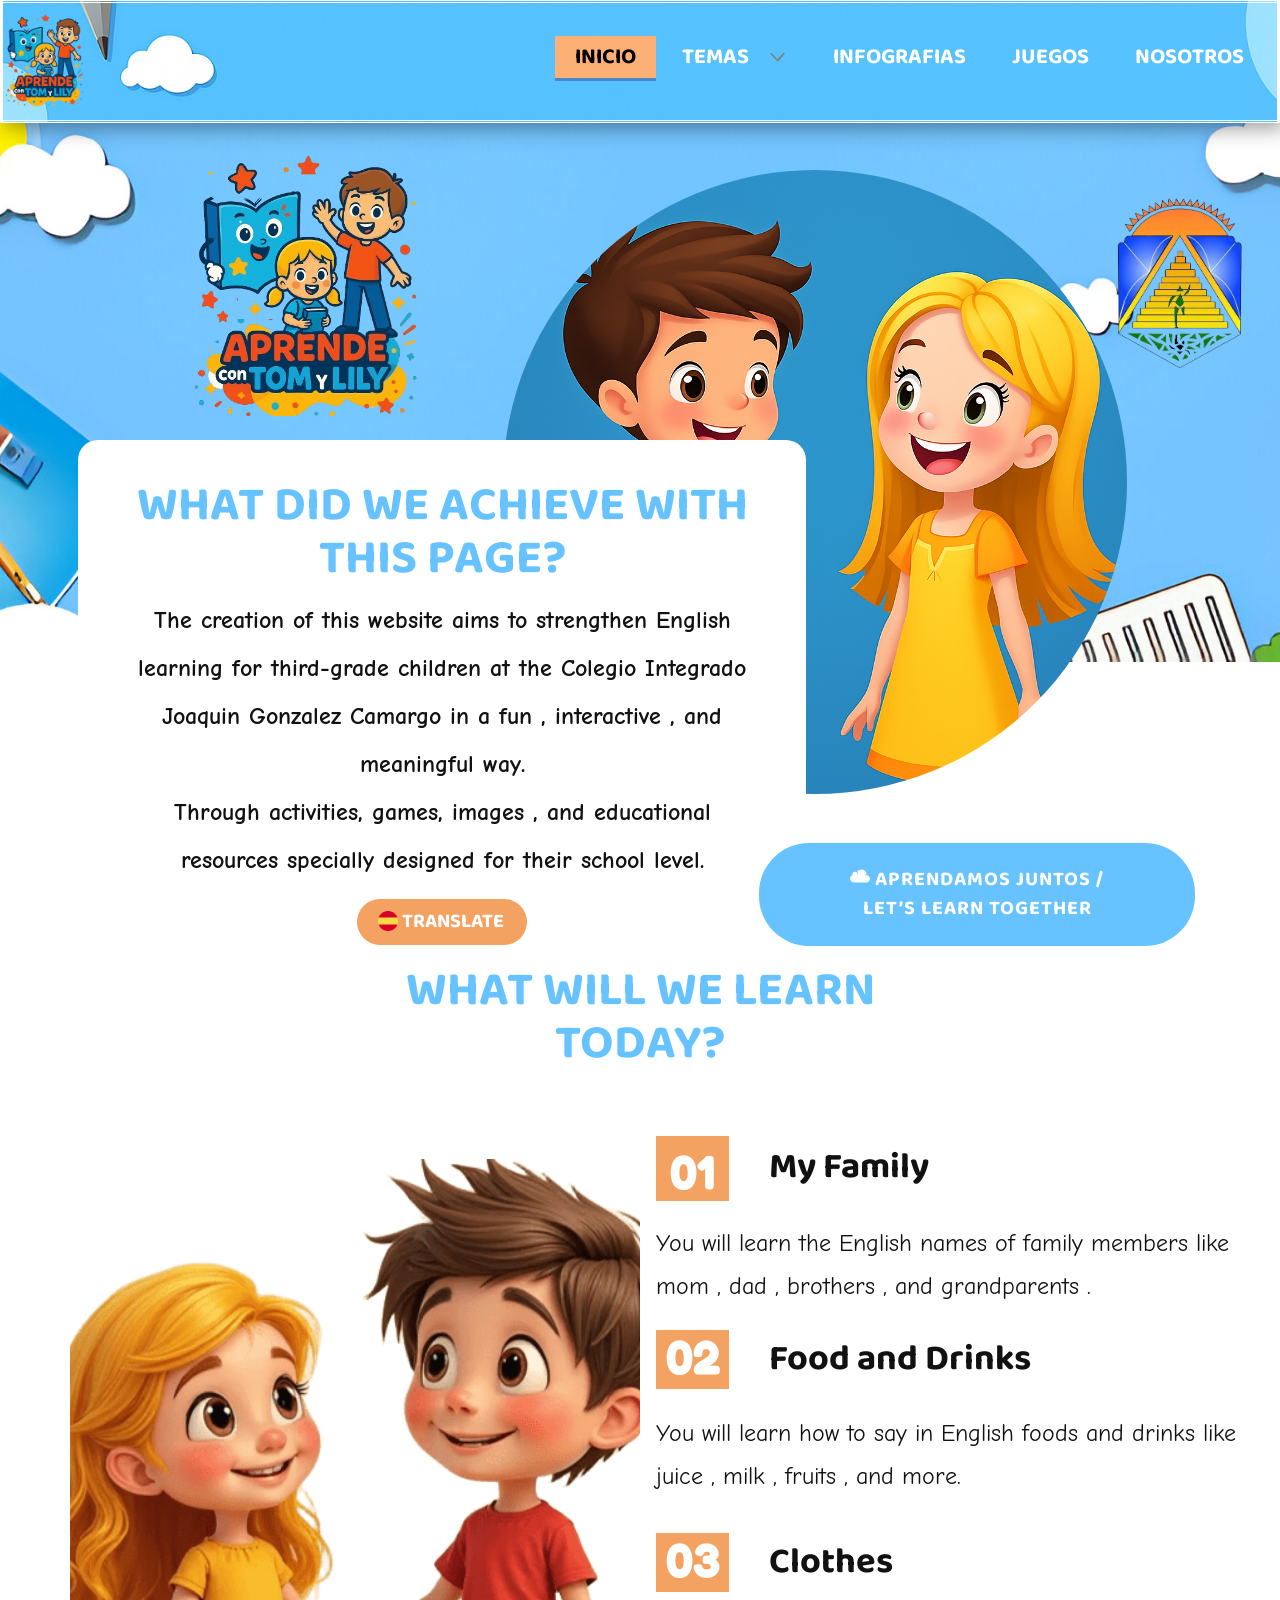
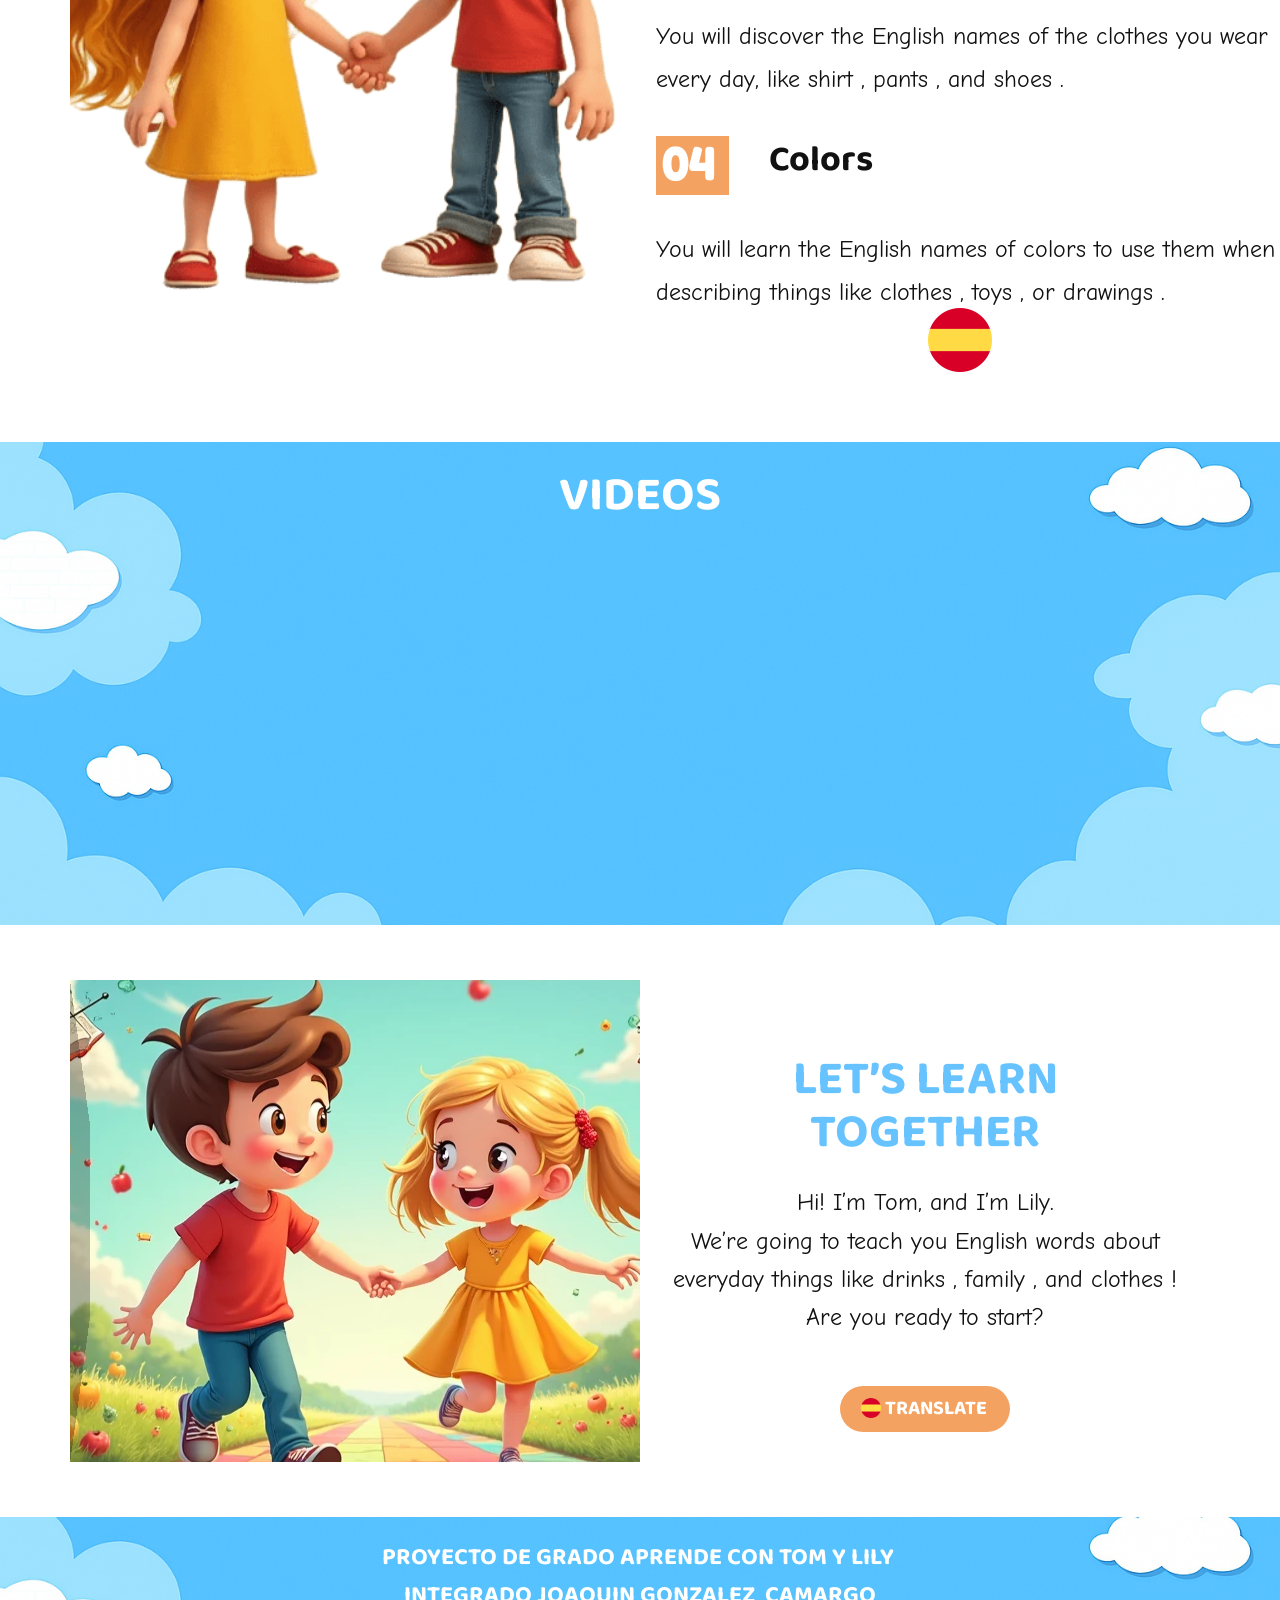
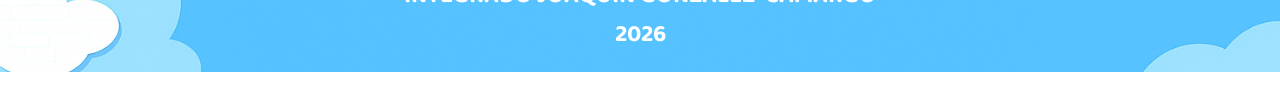
==== index.html @ 3222d50f "proyecto" ====
<!DOCTYPE html>
<html style="font-size: 16px;" lang="es-CO">

<head>
  <meta name="viewport" content="width=device-width, initial-scale=1.0">
  <meta charset="utf-8">
  <meta name="keywords" content="">
  <meta name="description" content="">
  <title>Inicio</title>
  <link rel="stylesheet" href="assets/css/nicepage.css" media="screen">
  <link rel="stylesheet" href="assets/css/index.css" media="screen">
  <link rel="stylesheet" href="assets/css/responsive.css" media="screen">
  <script class="u-script" type="text/javascript" src="assets/js/jquery.js" defer=""></script>
  <script class="u-script" type="text/javascript" src="assets/js/nicepage.js" defer=""></script>









  <link id="u-page-google-font" rel="stylesheet"
    href="https://fonts.googleapis.com/css2?display=swap&amp;family=Baloo+2:wght@400;500;600;700;800&amp;family=Comic+Neue:ital,wght@0,300;0,400;0,700;1,300;1,400;1,700&amp;family=Fredoka:wght@300;400;500;600;700">
  <script type="application/ld+json">{
		"@context": "http://schema.org",
		"@type": "Organization",
		"name": "Tom y Lily 1",
		"url": "/",
		"logo": "images/logo.png"
}</script>
  <meta name="theme-color" content="#478ac9">
  <meta property="og:title" content="Inicio">
  <meta property="og:description" content="">
  <meta property="og:type" content="website">
  <link rel="canonical" href="/">
  <meta data-intl-tel-input-cdn-path="intlTelInput/">
</head>

<body data-home-page="https://tom-y-lily-1-6.nicepage.io/Inicio.html?version=b174aa09-7e13-41a6-55a5-c840bcfb5f16"
  data-home-page-title="Inicio" data-path-to-root="./" data-include-products="false"
  class="u-body u-clearfix u-overlap u-xxl-mode" data-lang="es">
  <header class="u-border-3 u-border-white u-box-shadow u-clearfix u-header u-image u-sticky u-header" id="sec-ee45"
    data-animation-name="" data-animation-duration="0" data-animation-delay="0" data-animation-direction=""><a
      href="index.html#sec-a640" data-page-id="1099517345" class="u-image u-logo u-image-1" data-image-width="408"
      data-image-height="612" data-lang-es="1099517345#sec-a640">
      <img src="images/logo.png" class="u-logo-image u-logo-image-1">
    </a>
    <nav class="u-dropdown-icon u-menu u-menu-dropdown u-offcanvas u-menu-1" role="navigation"
      data-responsive-from="MD">
      <div class="menu-collapse u-custom-font"
        style="font-size: 1.375rem; letter-spacing: 0px; font-family: &quot;Baloo 2&quot;; font-weight: 700; text-transform: uppercase;">
        <a class="u-button-style u-custom-active-border-color u-custom-active-color u-custom-border u-custom-border-color u-custom-borders u-custom-color u-custom-hover-border-color u-custom-hover-color u-custom-left-right-menu-spacing u-custom-padding-bottom u-custom-text-active-color u-custom-text-color u-custom-text-decoration u-custom-text-hover-color u-custom-text-shadow u-custom-text-shadow-blur u-custom-text-shadow-color u-custom-text-shadow-transparency u-custom-text-shadow-x u-custom-text-shadow-y u-custom-top-bottom-menu-spacing u-hamburger-link u-nav-link u-text-active-palette-1-base u-text-hover-palette-2-base u-hamburger-link-1"
          href="#" tabindex="-1" aria-label="Open menu" aria-controls="f4fc">
          <svg class="u-svg-link" viewBox="0 0 24 24">
            <use xlink:href="#menu-hamburger"></use>
          </svg>
          <svg class="u-svg-content" version="1.1" id="menu-hamburger" viewBox="0 0 16 16" x="0px" y="0px"
            xmlns:xlink="http://www.w3.org/1999/xlink" xmlns="http://www.w3.org/2000/svg">
            <g>
              <rect y="1" width="16" height="2"></rect>
              <rect y="7" width="16" height="2"></rect>
              <rect y="13" width="16" height="2"></rect>
            </g>
          </svg>
        </a>
      </div>
      <div class="u-custom-menu u-nav-container">
        <ul class="u-custom-font u-nav u-spacing-2 u-unstyled u-nav-1" role="menubar">
          <li role="none" class="u-nav-item"><a role="menuitem"
              class="u-active-custom-color-5 u-border-3 u-border-active-palette-1-base u-border-hover-palette-1-light-1 u-border-no-left u-border-no-right u-border-no-top u-button-style u-hover-custom-color-8 u-nav-link u-text-active-black u-text-hover-black u-text-white u-nav-link-2"
              href="index.html" data-page-id="1099517345"
              data-lang-es="{&quot;content&quot;:&quot;Inicio&quot;,&quot;href&quot;:&quot;1099517345#sec-a640&quot;}">Inicio</a>
          </li>
          <li role="none" class="u-nav-item"><a role="menuitem"
              class="u-active-custom-color-5 u-border-3 u-border-active-palette-1-base u-border-hover-palette-1-light-1 u-border-no-left u-border-no-right u-border-no-top u-button-style u-hover-custom-color-8 u-nav-link u-text-active-black u-text-hover-black u-text-white u-nav-link-2"
              href="#" data-lang-es="{&quot;content&quot;:&quot;Temas&quot;,&quot;href&quot;:&quot;#&quot;}">Temas</a>
            <div class="u-nav-popup">
              <ul role="menu" class="u-border-1 u-border-grey-30 u-h-spacing-16 u-nav u-unstyled u-v-spacing-10 u-nav-2"
                aria-label="Temas menu">
                <li role="none" class="u-nav-item"><a role="menuitem"
                    class="u-active-custom-color-5 u-button-style u-hover-custom-color-5 u-nav-link u-text-active-palette-1-dark-2 u-text-black u-text-hover-white u-white"
                    href="My-family.html"
                    data-lang-es="{&quot;content&quot;:&quot;My Family&quot;,&quot;href&quot;:&quot;/My-family.html&quot;}">My
                    Family</a>
                </li>
                <li role="none" class="u-nav-item"><a role="menuitem"
                    class="u-active-custom-color-5 u-button-style u-hover-custom-color-5 u-nav-link u-text-active-palette-1-dark-2 u-text-black u-text-hover-white u-white"
                    href="Food-And-Drinks.html" data-lang-es="{&quot;content&quot;:&quot;Food and Drinks&quot;}">Food
                    and Drinks</a>
                </li>
                <li role="none" class="u-nav-item"><a role="menuitem"
                    class="u-active-custom-color-5 u-button-style u-hover-custom-color-5 u-nav-link u-text-active-palette-1-dark-2 u-text-black u-text-hover-white u-white"
                    href="Clothes.html" data-lang-es="{&quot;content&quot;:&quot;Clothes&quot;}">Clothes</a>
                </li>
              </ul>
            </div>
          </li>
          <li role="none" class="u-nav-item"><a role="menuitem"
              class="u-active-custom-color-5 u-border-3 u-border-active-palette-1-base u-border-hover-palette-1-light-1 u-border-no-left u-border-no-right u-border-no-top u-button-style u-hover-custom-color-8 u-nav-link u-text-active-black u-text-hover-black u-text-white u-nav-link-2"
              href="Infografias.html"
              data-lang-es="{&quot;content&quot;:&quot;Infografias&quot;,&quot;href&quot;:&quot;/Infografias.html&quot;}">Infografias</a>
          </li>
          <li role="none" class="u-nav-item"><a role="menuitem"
              class="u-active-custom-color-5 u-border-3 u-border-active-palette-1-base u-border-hover-palette-1-light-1 u-border-no-left u-border-no-right u-border-no-top u-button-style u-hover-custom-color-8 u-nav-link u-text-active-black u-text-hover-black u-text-white u-nav-link-2"
              href="juegos.html"
              data-lang-es="{&quot;content&quot;:&quot;Juegos&quot;,&quot;href&quot;:&quot;#&quot;}">Juegos</a>
          </li>
          <li role="none" class="u-nav-item"><a role="menuitem"
              class="u-active-custom-color-5 u-border-3 u-border-active-palette-1-base u-border-hover-palette-1-light-1 u-border-no-left u-border-no-right u-border-no-top u-button-style u-hover-custom-color-8 u-nav-link u-text-active-black u-text-hover-black u-text-white u-nav-link-2"
              href="Nosotros.html"
              data-lang-es="{&quot;content&quot;:&quot;Nosotros&quot;,&quot;href&quot;:&quot;/Nosotros.html&quot;}">Nosotros</a>
          </li>
        </ul>
      </div>
      <div class="u-custom-menu u-nav-container-collapse" id="f4fc" role="region" aria-label="Menu panel">
        <div class="u-black u-container-style u-inner-container-layout u-opacity u-opacity-95 u-sidenav">
          <div class="u-inner-container-layout u-sidenav-overflow">
            <div class="u-menu-close" tabindex="-1" aria-label="Close menu"></div>
            <ul class="u-align-center u-nav u-popupmenu-items u-unstyled u-nav-3" role="menubar">
              <li role="none" class="u-nav-item"><a role="menuitem" class="u-button-style u-nav-link" href="index.html#sec-a640"
                  data-page-id="1099517345"
                  data-lang-es="{&quot;content&quot;:&quot;Inicio&quot;,&quot;href&quot;:&quot;1099517345#sec-a640&quot;}">Inicio</a>
              </li>
              <li role="none" class="u-nav-item"><a role="menuitem" class="u-button-style u-nav-link" href="#"
                  data-lang-es="{&quot;content&quot;:&quot;Temas&quot;,&quot;href&quot;:&quot;#&quot;}">Temas</a>
                <div class="u-nav-popup">
                  <ul role="menu"
                    class="u-border-1 u-border-grey-30 u-h-spacing-16 u-nav u-unstyled u-v-spacing-10 u-nav-4"
                    aria-label="Temas menu">
                    <li role="none" class="u-nav-item"><a role="menuitem" class="u-button-style u-nav-link"
                        href="My-family.html"
                        data-lang-es="{&quot;content&quot;:&quot;My Family&quot;,&quot;href&quot;:&quot;/My-family.html&quot;}">My
                        Family</a>
                    </li>
                    <li role="none" class="u-nav-item"><a role="menuitem" class="u-button-style u-nav-link"
                        href="Food-And-Drinks.html"
                        data-lang-es="{&quot;content&quot;:&quot;Food and Drinks&quot;}">Food and Drinks</a>
                    </li>
                    <li role="none" class="u-nav-item"><a role="menuitem" class="u-button-style u-nav-link"
                        href="Clothes.html" data-lang-es="{&quot;content&quot;:&quot;Clothes&quot;}">Clothes</a>
                    </li>
                  </ul>
                </div>
              </li>
              <li role="none" class="u-nav-item"><a role="menuitem" class="u-button-style u-nav-link"
                  href="Infografias.html"
                  data-lang-es="{&quot;content&quot;:&quot;Infografias&quot;,&quot;href&quot;:&quot;/Infografias.html&quot;}">Infografias</a>
              </li>
              <li role="none" class="u-nav-item"><a role="menuitem" class="u-button-style u-nav-link" href="juegos.html"
                  data-lang-es="{&quot;content&quot;:&quot;Juegos&quot;,&quot;href&quot;:&quot;#&quot;}">Juegos</a>
              </li>
              <li role="none" class="u-nav-item"><a role="menuitem" class="u-button-style u-nav-link"
                  href="Nosotros.html"
                  data-lang-es="{&quot;content&quot;:&quot;Nosotros&quot;,&quot;href&quot;:&quot;/Nosotros.html&quot;}">Nosotros</a>
              </li>
            </ul>
          </div>
        </div>
        <div class="u-black u-menu-overlay u-opacity u-opacity-70"></div>
      </div>
      <style class="menu-style">
        @media (max-width: 939px) {
          [data-responsive-from="MD"] .u-nav-container {
            display: none;
          }

          [data-responsive-from="MD"] .menu-collapse {
            display: block;
          }
        }
      </style>
    </nav>
    <style class="u-sticky-style" data-style-id="108c">
      .u-sticky-fixed.u-sticky-108c,
      .u-body.u-sticky-fixed .u-sticky-108c {
        box-shadow: 0px 2px 8px 0px rgba(128, 128, 128, 1) !important
      }

      .u-sticky-fixed.u-sticky-108c:before,
      .u-body.u-sticky-fixed .u-sticky-108c:before {
        borders: top right bottom left !important;
        border-style: double !important
      }
    </style>
  </header>
  <section class="u-clearfix u-section-1" id="sec-a640">
    <div class="u-container-style u-expanded-width u-gradient u-group u-image u-shape-rectangle u-image-1">
      <div class="u-container-layout u-container-layout-1">
        <img class="u-image u-image-default u-image-2" src="images/logo.png" alt="" data-image-width="408"
          data-image-height="612">
        <div class="u-align-left u-image u-image-circle u-preserve-proportions u-image-3" data-image-width="1024"
          data-image-height="1536"></div>
        <div
          class="u-align-left u-container-align-left u-container-align-left-xl u-container-align-left-xxl u-container-style u-group u-radius-20 u-shape-round u-white u-group-2">
          <div class="u-container-layout u-container-layout-2">
            <h2 class="u-align-center u-custom-font u-text u-text-color-var u-text-1"> WHAT DID WE ACHIEVE WITH THIS
              PAGE?</h2>
            <p class="u-align-center u-custom-font u-text u-text-2">  The creation of this website aims to strengthen
              English learning for third-grade children at the Colegio Integrado Joaquin Gonzalez Camargo  in a fun
              , interactive , and meaningful  way.<br>  Through activities, games, images , and educational
              resources specially designed for their school level.
            </p>
            <a href="#sec-745e"
              class="u-border-none u-btn u-btn-round u-button-style u-custom-color-2 u-custom-font u-dialog-link u-hover-custom-color-3 u-radius u-btn-1"><span
                class="u-file-icon u-icon"><img src="images/197593.png" alt=""></span>&nbsp;TRANSLATE
            </a>
          </div>
        </div>
        <img class="u-image u-image-contain u-image-default u-preserve-proportions u-image-4"
          src="images/LOGOINTEGRADOJGC.png" alt="" data-image-width="447" data-image-height="447">
      </div>
    </div>
    <a href="./#sec-43c8" data-page-id="1099517345"
      class="u-active-custom-color-5 u-btn u-btn-round u-button-style u-custom-color-3 u-custom-font u-hover-custom-color-4 u-radius u-btn-2"><span
        class="u-icon"><svg class="u-svg-content" viewBox="0 0 56 56" x="0px" y="0px" style="width: 1em; height: 1em;">
          <path d="M25,46H10.845C4.865,46,0,41.135,0,35.154C0,31,2.705,26.688,6.433,24.901L7,24.63V24c0-0.127,0.008-0.256,0.015-0.386
	l0.009-0.16l-0.012-0.21C7.006,23.163,7,23.082,7,23c0-3.859,3.141-7,7-7c0.309,0,0.614,0.027,0.917,0.067
	c0.078,0.01,0.156,0.023,0.233,0.036c0.267,0.044,0.53,0.102,0.789,0.177c0.035,0.01,0.071,0.017,0.106,0.027
	c0.285,0.087,0.563,0.197,0.835,0.321c0.071,0.032,0.14,0.067,0.21,0.101c0.24,0.119,0.475,0.249,0.702,0.396
	C19.719,18.373,21,20.538,21,23c0,0.553,0.447,1,1,1s1-0.447,1-1c0-2.754-1.246-5.219-3.2-6.871C22.667,12.379,27.388,10,32.085,10
	c7.745,0,14.177,6.135,14.848,13.888c-1.022-0.072-2.552-0.109-4.083,0.124c-0.546,0.083-0.921,0.593-0.838,1.139
	c0.075,0.495,0.501,0.85,0.987,0.85c0.05,0,0.101-0.004,0.151-0.012c2.227-0.337,4.548-0.021,4.684-0.002
	C52.49,26.872,56,31.161,56,35.972C56,41.501,51.501,46,45.972,46H33H25z"></path>
        </svg></span>&nbsp;APRENDAMOS JUNTOS /<br>Let’s learn together
    </a>
  </section>
  <section
    class="u-align-center u-clearfix u-container-align-center u-container-align-center-lg u-container-align-center-md u-container-align-center-xl u-container-align-center-xxl u-valign-middle-lg u-section-2"
    id="sec-66f4">
    <div class="data-layout-selected u-clearfix u-expanded-width u-gutter-0 u-layout-wrap u-layout-wrap-1">
      <div class="u-layout">
        <div class="u-layout-row">
          <div
            class="u-align-center u-container-align-center u-container-align-center-lg u-container-align-center-md u-container-align-center-xl u-container-align-center-xxl u-container-style u-layout-cell u-size-30 u-layout-cell-1">
            <div class="u-container-layout u-container-layout-1">
              <img class="custom-expanded u-image u-image-1" src="images/saludo1.png" data-image-width="1024"
                data-image-height="592">
            </div>
          </div>
          <div class="u-container-style u-layout-cell u-size-30 u-layout-cell-2">
            <div class="u-container-layout u-valign-bottom-md u-container-layout-2">
              <div class="u-align-center u-color-var u-container-align-center u-container-style u-group u-group-1"
                data-animation-name="rollIn" data-animation-duration="2000" data-animation-direction="">
                <div class="u-container-layout u-valign-middle-md u-valign-middle-xl u-valign-middle-xs">
                  <h2 class="u-custom-font u-text u-text-default u-text-white u-text-1">01</h2>
                </div>
              </div>
              <h2
                class="u-align-center-xs u-align-left-lg u-align-left-md u-align-left-sm u-align-left-xl u-align-left-xxl u-custom-font u-text u-text-2">
                 My Family</h2>
              <p
                class="u-align-center-xs u-align-left-lg u-align-left-md u-align-left-sm u-align-left-xl u-align-left-xxl u-custom-font u-text u-text-3">
                You will learn the English names of family members like mom , dad , brothers , and grandparents
                .</p>
              <div class="u-align-center u-color-var u-container-align-center u-container-style u-group u-group-2"
                data-animation-name="rollIn" data-animation-duration="2000" data-animation-direction="">
                <div class="u-container-layout">
                  <h2 class="u-custom-font u-text u-text-default u-text-white u-text-4">02</h2>
                </div>
              </div>
              <h2
                class="u-align-center-xs u-align-left-lg u-align-left-md u-align-left-sm u-align-left-xl u-align-left-xxl u-custom-font u-text u-text-5">
                 Food and Drinks</h2>
              <p
                class="u-align-center-xs u-align-left-lg u-align-left-md u-align-left-sm u-align-left-xl u-align-left-xxl u-custom-font u-text u-text-6">
                You will learn how to say in English foods and drinks like juice , milk , fruits , and more.</p>
              <div class="u-align-center u-color-var u-container-align-center u-container-style u-group u-group-3"
                data-animation-name="rollIn" data-animation-duration="2000" data-animation-direction="">
                <div class="u-container-layout">
                  <h2 class="u-custom-font u-text u-text-body-alt-color u-text-default u-text-7">03</h2>
                </div>
              </div>
              <h2
                class="u-align-center-xs u-align-left-lg u-align-left-md u-align-left-sm u-align-left-xl u-align-left-xxl u-custom-font u-text u-text-8">
                 Clothes</h2>
              <p
                class="u-align-center-xs u-align-left-lg u-align-left-md u-align-left-sm u-align-left-xl u-align-left-xxl u-custom-font u-text u-text-9">
                You will discover the English names of the clothes you wear every day, like shirt , pants , and
                shoes .</p>
              <div class="u-align-center u-color-var u-container-align-center u-container-style u-group u-group-4"
                data-animation-name="rollIn" data-animation-duration="2000" data-animation-direction="">
                <div class="u-container-layout">
                  <h2 class="u-custom-font u-text u-text-body-alt-color u-text-default u-text-10">04</h2>
                </div>
              </div>
              <h2
                class="u-align-center-xs u-align-left-lg u-align-left-md u-align-left-sm u-align-left-xl u-align-left-xxl u-custom-font u-text u-text-11">
                 Colors</h2>
              <p
                class="u-align-center-xs u-align-left-lg u-align-left-md u-align-left-sm u-align-left-xl u-align-left-xxl u-custom-font u-text u-text-12">
                You will learn the English names of colors to use them when describing things like clothes , toys ,
                or drawings .</p><span class="u-dialog-link u-file-icon u-icon u-icon-1" data-href="#sec-e531"><img
                  src="images/197593.png" alt=""></span>
            </div>
          </div>
        </div>
      </div>
    </div>
    <h2 class="u-custom-font u-text u-text-custom-color-3 u-text-13"> WHAT WILL WE LEARN TODAY?</h2>
  </section>
  <section class="u-clearfix u-gradient u-image u-section-3" id="sec-b25d">
    <div class="u-clearfix u-sheet u-valign-middle-md u-valign-middle-xs u-sheet-1">
      <h2 class="u-custom-font u-text u-text-default u-text-white u-text-1"> VIDEOS</h2>
      <div
        class="data-layout-selected u-clearfix u-expanded-width-lg u-expanded-width-md u-expanded-width-sm u-expanded-width-xs u-gutter-30 u-layout-wrap u-layout-wrap-1">
        <div class="u-layout">
          <div class="u-layout-row">
            <div
              class="u-align-left u-container-align-left u-container-style u-layout-cell u-left-cell u-size-30 u-layout-cell-1">
              <div class="u-container-layout u-container-layout-1">
                <div class="u-align-left u-expanded u-video u-video-contain">
                  <div class="embed-responsive embed-responsive-1">
                    <iframe style="position: absolute;top: 0;left: 0;width: 100%;height: 100%;"
                      class="embed-responsive-item"
                      src="https://www.youtube-nocookie.com/embed/5IUhK5jGN5E?controls=1&amp;rel=0&amp;modestbranding=1"
                      title="Video educativo 1" frameborder="0"
                      allow="accelerometer; autoplay; clipboard-write; encrypted-media; gyroscope; picture-in-picture; web-share"
                      referrerpolicy="strict-origin-when-cross-origin" allowfullscreen></iframe>
                  </div>
                </div>
              </div>
            </div>
            <div class="u-align-left u-container-align-left u-container-style u-layout-cell u-size-30 u-layout-cell-2">
              <div class="u-container-layout u-container-layout-2">
                <div class="u-align-left u-expanded u-video u-video-contain">
                  <div class="embed-responsive embed-responsive-2">
                    <iframe style="position: absolute;top: 0;left: 0;width: 100%;height: 100%;"
                      class="embed-responsive-item"
                      src="https://www.youtube-nocookie.com/embed/GWElwZGZaLo?controls=1&amp;rel=0&amp;modestbranding=1"
                      title="Video educativo 2" frameborder="0"
                      allow="accelerometer; autoplay; clipboard-write; encrypted-media; gyroscope; picture-in-picture; web-share"
                      referrerpolicy="strict-origin-when-cross-origin" allowfullscreen></iframe>
                  </div>
                </div>
              </div>
            </div>
          </div>
        </div>
      </div>
    </div>
  </section>
  <section class="u-clearfix u-section-4" id="sec-43c8">
    <div
      class="u-clearfix u-sheet u-valign-bottom-md u-valign-middle-lg u-valign-middle-xl u-valign-middle-xxl u-sheet-1">
      <div
        class="data-layout-selected u-clearfix u-expanded-width-lg u-expanded-width-md u-expanded-width-sm u-expanded-width-xl u-expanded-width-xs u-layout-wrap u-layout-wrap-1">
        <div class="u-layout">
          <div class="u-layout-row">
            <div
              class="u-container-align-center u-container-style u-effect-wobble-left u-hover-box u-layout-cell u-size-30 u-layout-cell-1"
              data-image-width="1024" data-image-height="1024">
              <div class="u-background-effect u-expanded">
                <div class="u-background-effect-image u-expanded u-image u-image-1" data-image-width="1024"
                  data-image-height="1024"></div>
              </div>
              <div class="u-back-slide u-container-layout u-valign-middle u-container-layout-1" data-image-width="1024"
                data-image-height="592"></div>
              <div class="u-black u-container-layout u-opacity u-opacity-25 u-over-slide u-container-layout-2"></div>
            </div>
            <div
              class="u-align-center u-container-align-center u-container-style u-layout-cell u-size-30 u-layout-cell-2">
              <div class="u-container-layout u-container-layout-3">
                <h2 class="u-custom-font u-text u-text-custom-color-3 u-text-1"> LET’S LEARN TOGETHER</h2>
                <p class="u-custom-font u-text u-text-2">  Hi! I’m Tom, and I’m Lily.<br>  We’re going to teach you
                  English words about everyday things like drinks , family , and clothes !<br>  Are you
                  ready to start?
                </p>
                <a href="#sec-d0b3"
                  class="u-border-none u-btn u-btn-round u-button-style u-custom-color-2 u-custom-font u-dialog-link u-hover-custom-color-3 u-radius u-btn-1"><span
                    class="u-file-icon u-icon"><img src="images/197593.png" alt=""></span>&nbsp;TRANSLATE
                </a>
              </div>
            </div>
          </div>
        </div>
      </div>
    </div>
  </section>
  <style class="u-overlap-style">
    .u-overlap:not(.u-sticky-scroll) .u-header {
      background-color: #ffffff !important
    }
  </style>








  <footer class="u-align-center u-clearfix u-container-align-center u-footer u-image u-footer" id="sec-370e">
    <div class="u-clearfix u-sheet u-valign-middle-lg u-valign-middle-sm u-valign-middle-xs u-sheet-1">
      <p class="u-custom-font u-small-text u-text u-text-body-alt-color u-text-variant u-text-1"
        data-lang-es="PROYECTO DE GRADO APRENDE CON TOM Y LILY&amp;nbsp;&lt;br&gt;COLEGIO INTEGRADO JOAQUIN GONZALEZ CAMARGO&lt;br&gt;2025&lt;br&gt;&lt;br&gt;">
        PROYECTO DE GRADO APRENDE CON TOM Y LILY&nbsp;<br>INTEGRADO JOAQUIN GONZALEZ&nbsp; CAMARGO<br>2026<br>
        <br>
      </p>
    </div>
  </footer><span
    style="height: 64px; width: 64px; margin-left: 0px; margin-right: auto; margin-top: 0px; background-image: none; right: 20px; bottom: 20px; padding: 15px"
    class="u-back-to-top u-border-2 u-border-custom-color-3 u-custom-color-2 u-icon u-icon-circle u-opacity u-opacity-85"
    data-href="#"><svg class="u-svg-link" preserveAspectRatio="xMidYMin slice" viewBox="0 0 551.13 551.13">
      <use xmlns:xlink="http://www.w3.org/1999/xlink" xlink:href="#svg-1d98"></use>
    </svg><svg class="u-svg-content" enable-background="new 0 0 551.13 551.13" viewBox="0 0 551.13 551.13"
      xmlns="http://www.w3.org/2000/svg" id="svg-1d98">
      <path d="m275.565 189.451 223.897 223.897h51.668l-275.565-275.565-275.565 275.565h51.668z"></path>
    </svg></span>
  <section
    class="u-align-center u-black u-clearfix u-container-align-center u-container-style u-dialog-block u-opacity u-opacity-70 u-valign-middle-lg u-valign-middle-md u-valign-middle-sm u-valign-middle-xl u-valign-middle-xs u-dialog-section-14"
    id="sec-745e">
    <div class="u-align-center u-container-align-center u-container-style u-dialog u-white u-dialog-1">
      <div
        class="u-container-layout u-valign-top-lg u-valign-top-md u-valign-top-sm u-valign-top-xl u-valign-top-xs u-container-layout-1">
        <img alt="" class="u-expanded-width u-image u-image-default u-image-1" data-image-width="1024"
          data-image-height="1024" src="images/tomiii.jpg">
        <h3 class="u-custom-font u-text u-text-custom-color-3 u-text-default u-text-1"> ¿QUÉ LOGRAMOS CON ESTA PÁGINA?
        </h3>
        <p class="u-align-center u-custom-font u-text u-text-2">  La creación de esta página web tiene como fin
          fortalecer el aprendizaje del inglés en los niños de tercer grado del Colegio Integrado Joaquin Gonzalez
          Camargo  de una forma divertida , interactiva  y significativa .<br>  A través de actividades,
          juegos, imágenes  y recursos educativos diseñados especialmente para su nivel escolar.
        </p>
      </div>
      <button
        class="u-border-2 u-border-custom-color-1 u-dialog-close-button u-icon u-icon-circle u-text-black u-icon-1"><svg
          class="u-svg-link" preserveAspectRatio="xMidYMin slice" viewBox="0 0 16 16" style="">
          <use xmlns:xlink="http://www.w3.org/1999/xlink" xlink:href="#svg-6e8b"></use>
        </svg><svg xmlns="http://www.w3.org/2000/svg" xmlns:xlink="http://www.w3.org/1999/xlink" version="1.1"
          xml:space="preserve" class="u-svg-content" viewBox="0 0 16 16" x="0px" y="0px" id="svg-6e8b">
          <rect x="7" y="0" transform="matrix(0.7071 -0.7071 0.7071 0.7071 -3.3138 8.0002)" width="2" height="16">
          </rect>
          <rect x="0" y="7" transform="matrix(0.7071 -0.7071 0.7071 0.7071 -3.3138 8.0002)" width="16" height="2">
          </rect>
        </svg></button>
    </div>
  </section>
  <style>
    .u-dialog-section-14 .u-dialog-1 {
      width: 572px;
      min-height: 534px;
      height: auto;
      margin: 132px auto 60px;
    }

    .u-dialog-section-14 .u-container-layout-1 {
      padding: 0 0 18px;
    }

    .u-dialog-section-14 .u-image-1 {
      height: 214px;
      margin-top: 0;
      margin-bottom: 0;
      object-position: 50% 54%;
    }

    .u-dialog-section-14 .u-text-1 {
      font-weight: 700;
      margin: 19px auto 0;
    }

    .u-dialog-section-14 .u-text-2 {
      font-size: 1.25rem;
      margin: 0 9px;
    }

    .u-dialog-section-14 .u-icon-1 {
      width: 31px;
      height: 31px;
      background-image: none;
      left: auto;
      top: 20px;
      position: absolute;
      right: 20px;
      padding: 7px;
    }

    @media (max-width: 1399px) {
      .u-dialog-section-14 .u-dialog-1 {
        width: 572px;
      }

      .u-dialog-section-14 .u-image-1 {
        height: 193px;
      }

      .u-dialog-section-14 .u-text-2 {
        margin-top: 0;
      }
    }

    @media (max-width: 1199px) {
      .u-dialog-section-14 .u-image-1 {
        height: 214px;
      }
    }

    @media (max-width: 991px) {
      .u-dialog-section-14 .u-container-layout-1 {
        padding-top: 70px;
      }
    }

    @media (max-width: 767px) {
      .u-dialog-section-14 .u-dialog-1 {
        width: 540px;
        min-height: 514px;
      }

      .u-dialog-section-14 .u-container-layout-1 {
        padding-top: 65px;
        padding-left: 30px;
        padding-right: 30px;
      }

      .u-dialog-section-14 .u-text-2 {
        margin-left: 0;
        margin-right: 0;
        font-size: 1.1111111111111112rem;
      }
    }

    @media (max-width: 575px) {
      .u-dialog-section-14 .u-dialog-1 {
        width: 340px;
        min-height: 503px;
      }

      .u-dialog-section-14 .u-container-layout-1 {
        padding-left: 25px;
        padding-right: 25px;
      }
    }
  </style>
  <section
    class="u-align-center u-black u-clearfix u-container-align-center u-container-style u-dialog-block u-opacity u-opacity-70 u-valign-middle-lg u-valign-middle-md u-valign-middle-sm u-valign-middle-xl u-valign-middle-xs u-dialog-section-15"
    id="sec-e531">
    <div class="u-align-center u-container-align-center u-container-style u-dialog u-white u-dialog-1">
      <div
        class="u-container-layout u-valign-bottom-xxl u-valign-top-lg u-valign-top-md u-valign-top-sm u-valign-top-xl u-valign-top-xs u-container-layout-1">
        <img alt="" class="u-expanded-width u-image u-image-default u-image-1" data-image-width="1024"
          data-image-height="592" src="images/saludo1.png">
        <h3 class="u-custom-font u-text u-text-custom-color-3 u-text-default u-text-1"> ¿QUÉ APRENDEREMOS HOY?</h3>
        <p class="u-align-center u-custom-font u-text u-text-2"><span style="font-weight: 700;">  Mi
            Familia</span>
          <br> Aprenderás los nombres en inglés de los miembros de la familia como mamá , papá , hermanos  y
          abuelos .<br>
          <br><span style="font-weight: 700;">&nbsp; Food and Drinks / Comida y Bebidas</span>
          <br> Conocerás cómo se dicen en inglés alimentos y bebidas como jugo , leche , frutas  y
          más.&nbsp;<br>
          <br><span style="font-weight: 700;"> Clothes / Ropa</span>
          <br> Descubrirás los nombres en inglés de la ropa que usas cada día como camisa , pantalón  y zapatos
          .<br>&nbsp;<span style="font-weight: 700;"> Colors / Colores</span>
          <br>
          <br>&nbsp;Aprenderás los colores en inglés para usarlos al describir cosas como ropa , juguetes  o dibujos
          .&nbsp;
        </p>
      </div>
      <button
        class="u-border-2 u-border-custom-color-1 u-dialog-close-button u-icon u-icon-circle u-text-black u-icon-1"><svg
          class="u-svg-link" preserveAspectRatio="xMidYMin slice" viewBox="0 0 16 16" style="">
          <use xmlns:xlink="http://www.w3.org/1999/xlink" xlink:href="#svg-6e8b"></use>
        </svg><svg xmlns="http://www.w3.org/2000/svg" xmlns:xlink="http://www.w3.org/1999/xlink" version="1.1"
          xml:space="preserve" class="u-svg-content" viewBox="0 0 16 16" x="0px" y="0px" id="svg-6e8b">
          <rect x="7" y="0" transform="matrix(0.7071 -0.7071 0.7071 0.7071 -3.3138 8.0002)" width="2" height="16">
          </rect>
          <rect x="0" y="7" transform="matrix(0.7071 -0.7071 0.7071 0.7071 -3.3138 8.0002)" width="16" height="2">
          </rect>
        </svg></button>
    </div>
  </section>
  <style>
    .u-dialog-section-15 .u-dialog-1 {
      width: 523px;
      min-height: 691px;
      height: auto;
      margin: 132px auto 60px;
    }

    .u-dialog-section-15 .u-container-layout-1 {
      padding: 0;
    }

    .u-dialog-section-15 .u-image-1 {
      height: 167px;
      margin-top: 0;
      margin-bottom: 0;
      object-position: 50% 17.35%;
    }

    .u-dialog-section-15 .u-text-1 {
      font-weight: 700;
      margin: 9px 31px 0;
    }

    .u-dialog-section-15 .u-text-2 {
      font-size: 1.25rem;
      margin: 1px 9px 0;
    }

    .u-dialog-section-15 .u-icon-1 {
      width: 31px;
      height: 31px;
      background-image: none;
      left: auto;
      top: 20px;
      position: absolute;
      right: 20px;
      padding: 7px;
    }

    @media (max-width: 1399px) {
      .u-dialog-section-15 .u-image-1 {
        height: 193px;
      }

      .u-dialog-section-15 .u-text-1 {
        margin-left: 31px;
        margin-right: 31px;
      }

      .u-dialog-section-15 .u-text-2 {
        margin-left: 9px;
        margin-right: 9px;
      }
    }

    @media (max-width: 1199px) {
      .u-dialog-section-15 .u-image-1 {
        height: 167px;
      }
    }

    @media (max-width: 991px) {
      .u-dialog-section-15 .u-container-layout-1 {
        padding-top: 70px;
      }
    }

    @media (max-width: 767px) {
      .u-dialog-section-15 .u-dialog-1 {
        min-height: 514px;
      }

      .u-dialog-section-15 .u-container-layout-1 {
        padding-top: 65px;
        padding-left: 30px;
        padding-right: 30px;
      }

      .u-dialog-section-15 .u-text-2 {
        font-size: 1.1111111111111112rem;
      }
    }

    @media (max-width: 575px) {
      .u-dialog-section-15 .u-dialog-1 {
        width: 340px;
        min-height: 503px;
      }

      .u-dialog-section-15 .u-container-layout-1 {
        padding-left: 25px;
        padding-right: 25px;
      }

      .u-dialog-section-15 .u-text-2 {
        margin-left: 0;
        margin-right: 0;
      }
    }
  </style>
  <section
    class="u-align-center u-black u-clearfix u-container-align-center u-container-style u-dialog-block u-opacity u-opacity-70 u-valign-middle-lg u-valign-middle-md u-valign-middle-sm u-valign-middle-xl u-valign-middle-xs u-dialog-section-16"
    id="sec-d0b3">
    <div class="u-align-center u-container-style u-dialog u-white u-dialog-1">
      <div
        class="u-container-layout u-valign-top-lg u-valign-top-md u-valign-top-sm u-valign-top-xl u-valign-top-xs u-container-layout-1">
        <img alt="" class="u-expanded-width u-image u-image-default u-image-1" data-image-width="1024"
          data-image-height="592" src="images/princi.png">
        <h3 class="u-custom-font u-text u-text-custom-color-3 u-text-default u-text-1"> APRENDAMOS JUNTOS</h3>
        <p class="u-align-center u-custom-font u-text u-text-2">  ¡Hola! Soy Tom, y yo soy Lily.<br>  ¡Vamos a
          enseñarte palabras en inglés sobre cosas de todos los días como bebidas , familia  y ropa !<br>
           ¿Listo para empezar?
        </p>
      </div>
      <button
        class="u-border-2 u-border-custom-color-1 u-dialog-close-button u-icon u-icon-circle u-text-black u-icon-1"><svg
          class="u-svg-link" preserveAspectRatio="xMidYMin slice" viewBox="0 0 16 16" style="">
          <use xmlns:xlink="http://www.w3.org/1999/xlink" xlink:href="#svg-6e8b"></use>
        </svg><svg xmlns="http://www.w3.org/2000/svg" xmlns:xlink="http://www.w3.org/1999/xlink" version="1.1"
          xml:space="preserve" class="u-svg-content" viewBox="0 0 16 16" x="0px" y="0px" id="svg-6e8b">
          <rect x="7" y="0" transform="matrix(0.7071 -0.7071 0.7071 0.7071 -3.3138 8.0002)" width="2" height="16">
          </rect>
          <rect x="0" y="7" transform="matrix(0.7071 -0.7071 0.7071 0.7071 -3.3138 8.0002)" width="16" height="2">
          </rect>
        </svg></button>
    </div>
  </section>
  <style>
    .u-dialog-section-16 .u-dialog-1 {
      width: 572px;
      min-height: 534px;
      height: auto;
      margin: 132px auto 60px;
    }

    .u-dialog-section-16 .u-container-layout-1 {
      padding: 0 0 18px;
    }

    .u-dialog-section-16 .u-image-1 {
      height: 214px;
      margin-top: 0;
      margin-bottom: 0;
      object-position: 50% 54%;
    }

    .u-dialog-section-16 .u-text-1 {
      font-weight: 700;
      margin: 19px auto 0;
    }

    .u-dialog-section-16 .u-text-2 {
      font-size: 1.25rem;
      margin: 0 9px;
    }

    .u-dialog-section-16 .u-icon-1 {
      width: 31px;
      height: 31px;
      background-image: none;
      left: auto;
      top: 20px;
      position: absolute;
      right: 20px;
      padding: 7px;
    }

    @media (max-width: 1399px) {
      .u-dialog-section-16 .u-dialog-1 {
        width: 572px;
      }

      .u-dialog-section-16 .u-image-1 {
        height: 193px;
      }

      .u-dialog-section-16 .u-text-2 {
        margin-top: 0;
      }
    }

    @media (max-width: 1199px) {
      .u-dialog-section-16 .u-image-1 {
        height: 214px;
      }
    }

    @media (max-width: 991px) {
      .u-dialog-section-16 .u-container-layout-1 {
        padding-top: 70px;
      }
    }

    @media (max-width: 767px) {
      .u-dialog-section-16 .u-dialog-1 {
        width: 540px;
        min-height: 514px;
      }

      .u-dialog-section-16 .u-container-layout-1 {
        padding-top: 65px;
        padding-left: 30px;
        padding-right: 30px;
      }

      .u-dialog-section-16 .u-text-2 {
        margin-left: 0;
        margin-right: 0;
        font-size: 1.1111111111111112rem;
      }
    }

    @media (max-width: 575px) {
      .u-dialog-section-16 .u-dialog-1 {
        width: 340px;
        min-height: 503px;
      }

      .u-dialog-section-16 .u-container-layout-1 {
        padding-left: 25px;
        padding-right: 25px;
      }
    }
  </style>
</body>

</html>
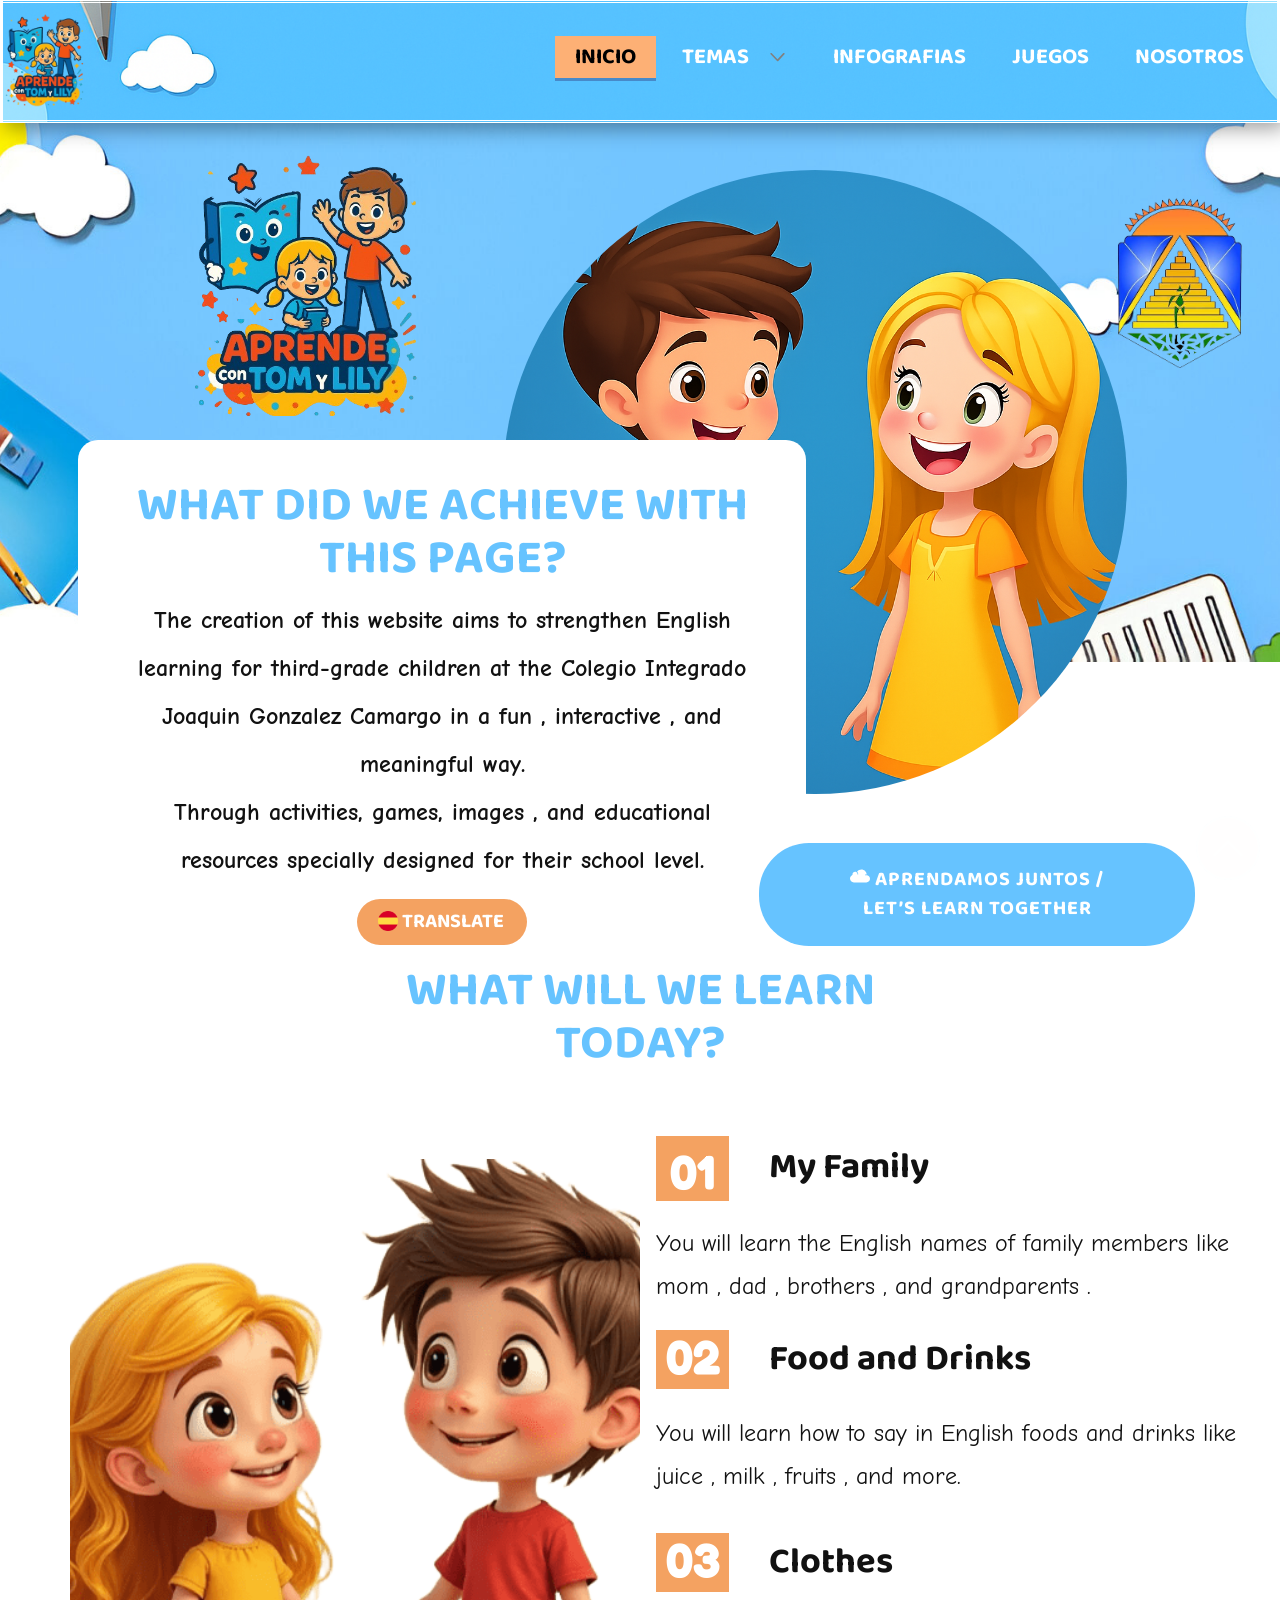
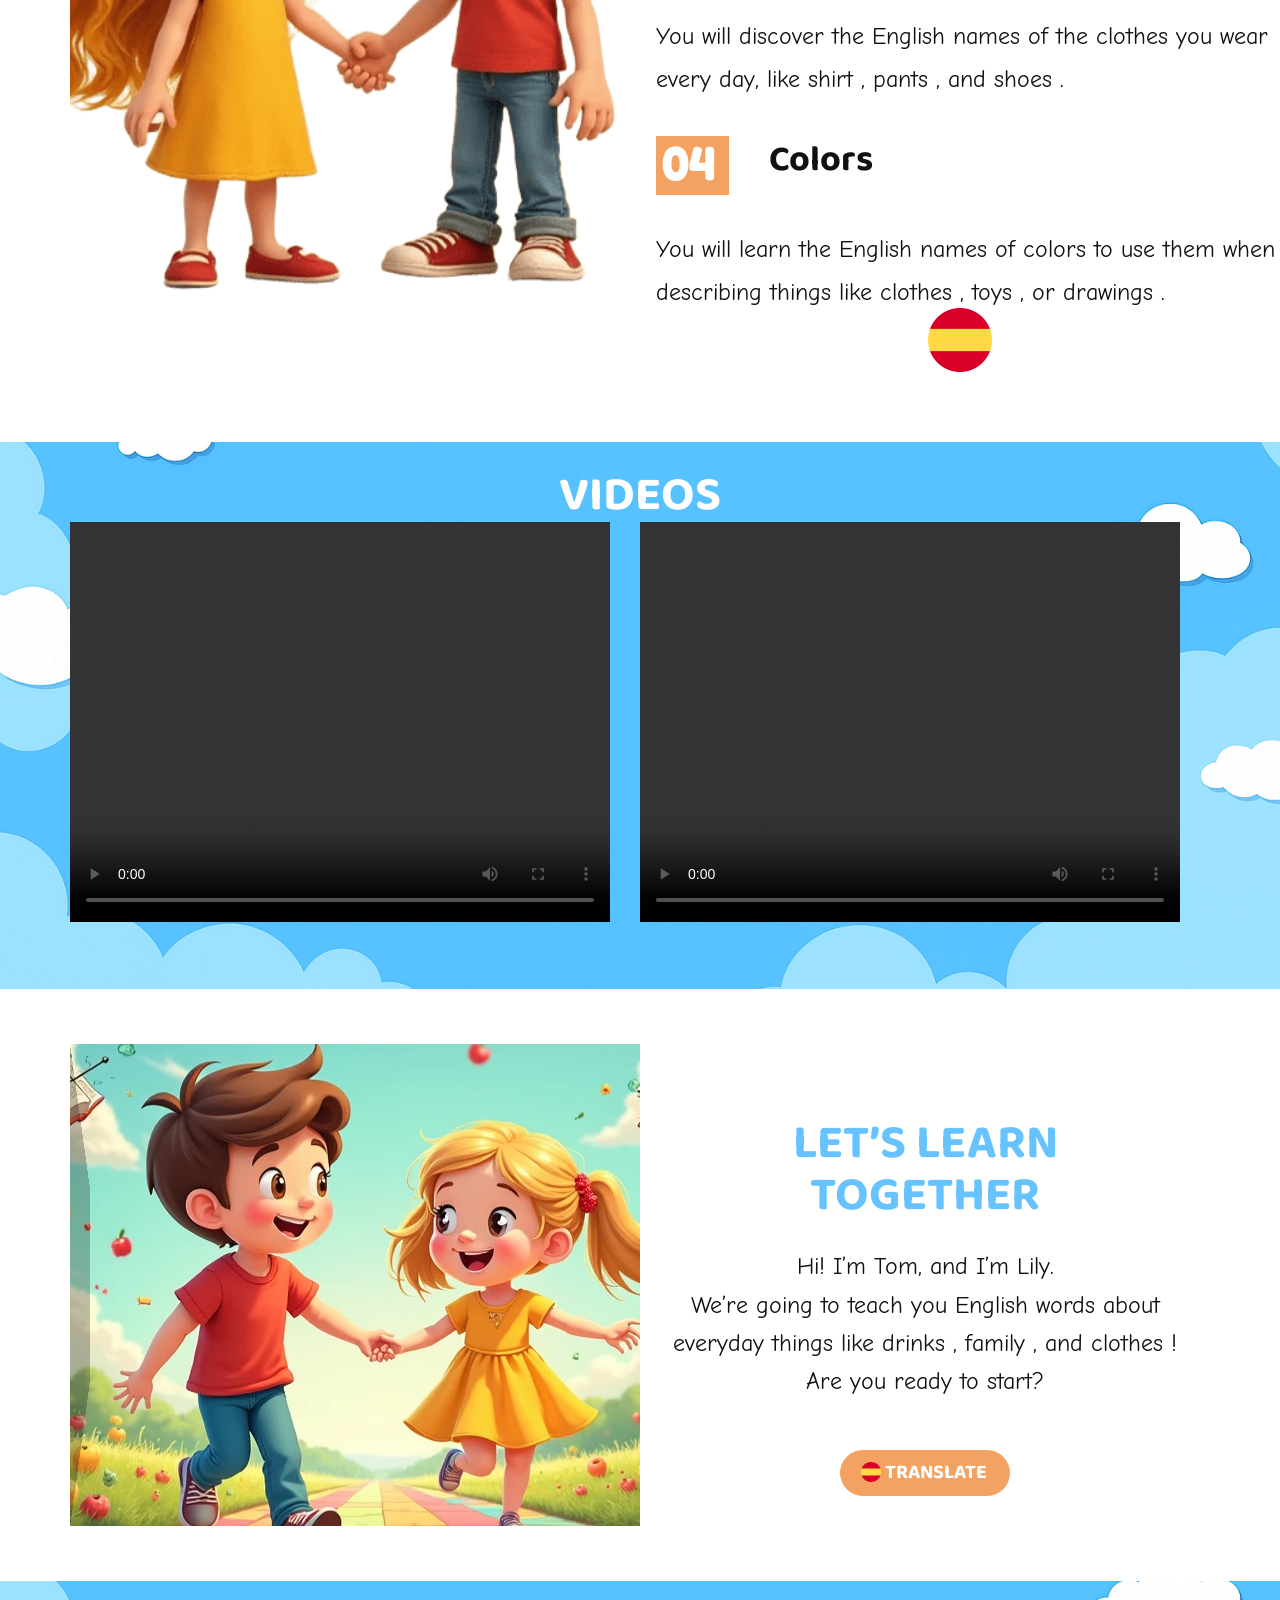
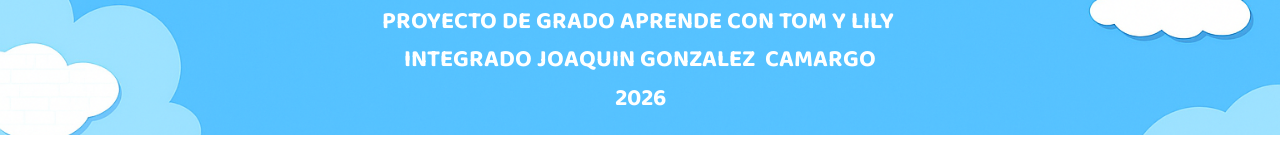
==== commit 60869bbc: "arreglos" ====
--- a/index.html
+++ b/index.html
@@ -312,12 +312,9 @@
               <div class="u-container-layout u-container-layout-1">
                 <div class="u-align-left u-expanded u-video u-video-contain">
                   <div class="embed-responsive embed-responsive-1">
-                    <iframe style="position: absolute;top: 0;left: 0;width: 100%;height: 100%;"
-                      class="embed-responsive-item"
-                      src="https://www.youtube-nocookie.com/embed/5IUhK5jGN5E?controls=1&amp;rel=0&amp;modestbranding=1"
-                      title="Video educativo 1" frameborder="0"
-                      allow="accelerometer; autoplay; clipboard-write; encrypted-media; gyroscope; picture-in-picture; web-share"
-                      referrerpolicy="strict-origin-when-cross-origin" allowfullscreen></iframe>
+                    <video style="position: absolute;top: 0;left: 0;width: 100%;height: 100%;object-fit: contain;"
+                      class="embed-responsive-item" src="videos/video1.mp4" title="Video educativo 1" controls
+                      playsinline></video>
                   </div>
                 </div>
               </div>
@@ -326,12 +323,9 @@
               <div class="u-container-layout u-container-layout-2">
                 <div class="u-align-left u-expanded u-video u-video-contain">
                   <div class="embed-responsive embed-responsive-2">
-                    <iframe style="position: absolute;top: 0;left: 0;width: 100%;height: 100%;"
-                      class="embed-responsive-item"
-                      src="https://www.youtube-nocookie.com/embed/GWElwZGZaLo?controls=1&amp;rel=0&amp;modestbranding=1"
-                      title="Video educativo 2" frameborder="0"
-                      allow="accelerometer; autoplay; clipboard-write; encrypted-media; gyroscope; picture-in-picture; web-share"
-                      referrerpolicy="strict-origin-when-cross-origin" allowfullscreen></iframe>
+                    <video style="position: absolute;top: 0;left: 0;width: 100%;height: 100%;object-fit: contain;"
+                      class="embed-responsive-item" src="videos/video2.mp4" title="Video educativo 2" controls
+                      playsinline></video>
                   </div>
                 </div>
               </div>
--- a/assets/css/index.css
+++ b/assets/css/index.css
@@ -1170,11 +1170,91 @@
   .u-section-3 .u-layout-cell-1 {
     min-height: 239px;
   }
-
   .u-section-3 .u-layout-cell-2 {
     min-height: 239px;
   }
-}.u-section-4 .u-sheet-1 {
+}
+
+.u-section-3 .embed-responsive-1,
+.u-section-3 .embed-responsive-2 {
+  position: relative;
+  top: auto;
+  left: auto;
+  width: 100%;
+  height: 400px;
+  aspect-ratio: auto;
+  padding: 0;
+}
+
+.u-section-3 .u-layout-row {
+  align-items: stretch;
+  height: 440px;
+}
+
+.u-section-3 .u-layout-cell-1,
+.u-section-3 .u-layout-cell-2 {
+  display: flex;
+  align-items: center;
+  height: 440px;
+  min-height: 440px;
+}
+
+.u-section-3 .u-container-layout-1,
+.u-section-3 .u-container-layout-2 {
+  display: flex;
+  align-items: center;
+  width: 100%;
+  height: 440px;
+  padding: 0;
+}
+
+.u-section-3 .u-video {
+  width: 100%;
+  height: 400px;
+}
+
+.u-section-3 .u-video.u-video-contain video {
+  display: block;
+  width: 100%;
+  height: 100%;
+  object-fit: cover !important;
+}
+
+@media (max-width: 767px) {
+  .u-section-3 .u-layout-row,
+  .u-section-3 .u-layout-cell-1,
+  .u-section-3 .u-layout-cell-2,
+  .u-section-3 .u-container-layout-1,
+  .u-section-3 .u-container-layout-2 {
+    height: 300px;
+    min-height: 300px;
+  }
+
+  .u-section-3 .embed-responsive-1,
+  .u-section-3 .embed-responsive-2,
+  .u-section-3 .u-video {
+    height: 260px;
+  }
+}
+
+@media (max-width: 575px) {
+  .u-section-3 .u-layout-row,
+  .u-section-3 .u-layout-cell-1,
+  .u-section-3 .u-layout-cell-2,
+  .u-section-3 .u-container-layout-1,
+  .u-section-3 .u-container-layout-2 {
+    height: 250px;
+    min-height: 250px;
+  }
+
+  .u-section-3 .embed-responsive-1,
+  .u-section-3 .embed-responsive-2,
+  .u-section-3 .u-video {
+    height: 220px;
+  }
+}
+
+.u-section-4 .u-sheet-1 {
   min-height: 574px;
 }
 
